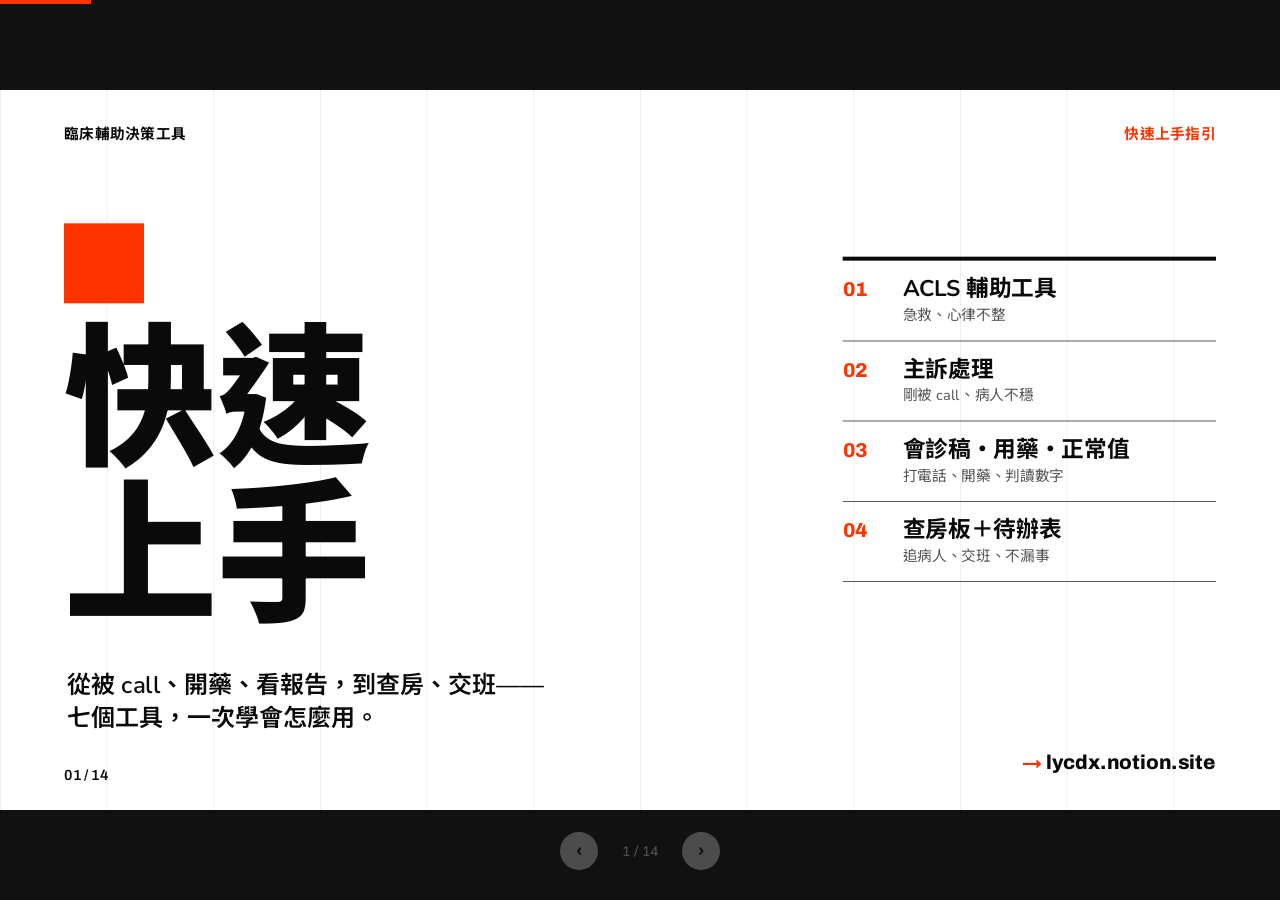
==== docs/guide/index.html @ f59367c1 "查房板總覽卡片、檢驗分血液尿液與累積報告、追蹤點立即進待辦、待辦依床號排列、admission note 跨裝置同步 - 查房板：單床頁先看總覽卡片，點卡片或分頁只看那一區；problem 收成一行 " ====
<!doctype html><html><head><meta charset=utf8><meta name=viewport content="width=device-width,initial-scale=1,viewport-fit=cover"><style>:root{color-scheme:light;box-sizing:border-box;padding-top:env(safe-area-inset-top,0px);padding-bottom:env(safe-area-inset-bottom,0px)}html{scroll-padding-top:env(safe-area-inset-top,0px)}body{margin:0;padding:0;font:14px -apple-system,BlinkMacSystemFont,sans-serif;background:#fff;color:#000}img{max-width:100%}[hidden]:not([hidden=until-found i]){display:none!important}</style></head><body>
<title>臨床輔助決策工具上手指引</title>
<link rel="preconnect" href="https://fonts.googleapis.com"><link rel="preconnect" href="https://fonts.gstatic.com" crossorigin>
<link href="https://fonts.googleapis.com/css2?family=Archivo:wght@500;700;800;900&family=Nunito:wght@400;600;700;800&family=Noto+Sans+TC:wght@400;500;700;900&family=JetBrains+Mono:wght@500;700&display=swap" rel="stylesheet">
<style>
/* ===========================================
   THEME — Swiss Modern：白底、純黑、紅 #ff3300；可見格線、不對稱
   改顏色或字型只要改這裡
   =========================================== */
:root{
  --stage-bg:#111; --slide-bg:#fff;
  --ink:#0a0a0a; --ink2:#4a4a4a; --ink3:#8a8a8a; --red:#ff3300; --red-soft:#fff0eb; --line:#0a0a0a; --hair:#e6e6e6; --grid:rgba(0,0,0,.06);
  --display:'Archivo','Noto Sans TC',sans-serif; --body:'Nunito','Noto Sans TC',sans-serif; --mono:'JetBrains Mono','Noto Sans TC',monospace;
  /* 工具辨識色（和工具本身一致） */
  --t-code:#C0262F; --t-pilot:#A35500; --t-consult:#2C5C8C; --t-meds:#0D6870; --t-labs:#5B4699; --t-rounds:#3F6B2E; --t-todo:#B4573A;
  --ease:cubic-bezier(.16,1,.3,1);
  color-scheme:light;
}
/* 單一淺色版面（Swiss 白底），刻意不做深色版；所有顏色都明確指定 */
body{background:var(--stage-bg);color:var(--ink)}
.deck-viewport{top:env(safe-area-inset-top,0px)!important;bottom:env(safe-area-inset-bottom,0px)!important}
* { margin:0; padding:0; box-sizing:border-box; }

/* ===========================================
   FIXED 16:9 STAGE: MANDATORY BASE STYLES
   Include this ENTIRE file in every presentation.
   Slides are authored at 1920×1080 and scaled as a whole.
   =========================================== */

/* 1. Lock the browser viewport */
html,
body {
    width: 100%;
    height: 100%;
    margin: 0;
    overflow: hidden;
    background: var(--stage-bg, #000);
}

/* 2. Full-window deck viewport */
.deck-viewport {
    position: fixed;
    inset: 0;
    overflow: hidden;
    background: var(--stage-bg, #000);
}

/* 3. Fixed 16:9 design canvas.
   JavaScript sets transform: translate(...) scale(...). */
.deck-stage {
    position: absolute;
    left: 0;
    top: 0;
    width: 1920px;
    height: 1080px;
    overflow: hidden;
    transform-origin: 0 0;
    background: var(--slide-bg, #fff);
}

/* 4. Slides stack inside the fixed stage.
   Content must be laid out at 1920×1080, not reflowed per device. */
.slide {
    position: absolute;
    inset: 0;
    width: 1920px;
    height: 1080px;
    overflow: hidden;
    display: block;
    visibility: hidden;
    opacity: 0;
    pointer-events: none;
    background: var(--slide-bg, #fff);
}

.slide.active,
.slide.visible {
    visibility: visible;
    opacity: 1;
    pointer-events: auto;
    z-index: 1;
}

/* 5. Keep media inside authored slide bounds */
img,
video,
canvas,
svg {
    max-width: 100%;
    max-height: 100%;
}

/* 6. Presentation chrome stays outside the slide design system */
.deck-controls {
    position: fixed;
    left: 50%;
    bottom: 22px;
    transform: translateX(-50%);
    z-index: 1000;
}

/* 7. Print one fixed-size slide per page */
@media print {
    html,
    body {
        width: 1920px;
        height: auto;
        overflow: visible;
        background: #fff;
    }

    .deck-viewport {
        position: static;
        overflow: visible;
        background: #fff;
    }

    .deck-stage {
        position: static;
        width: auto;
        height: auto;
        transform: none !important;
        background: none;
    }

    .slide {
        position: relative;
        display: block !important;
        visibility: visible !important;
        opacity: 1 !important;
        pointer-events: auto !important;
        width: 1920px;
        height: 1080px;
        break-after: page;
        page-break-after: always;
    }

    .slide:last-child {
        break-after: auto;
        page-break-after: auto;
    }

    .deck-controls {
        display: none !important;
    }
}

/* 8. Reduced motion */
@media (prefers-reduced-motion: reduce) {
    *,
    *::before,
    *::after {
        animation-duration: 0.01ms !important;
        transition-duration: 0.2s !important;
    }
}


/* ===========================================
   SLIDE FRAME — 格線、頂端列、頁碼
   =========================================== */
.s{font-family:var(--body);color:var(--ink);font-size:26px;line-height:1.5}
.s::before{content:"";position:absolute;inset:0;background-image:linear-gradient(to right,var(--grid) 1px,transparent 1px);background-size:160px 100%;pointer-events:none}
.top{position:absolute;left:96px;right:96px;top:56px;display:flex;justify-content:space-between;align-items:center;font:700 22px/1 var(--display);letter-spacing:.04em;z-index:2}
.top .sec{color:var(--red)}
.pn{position:absolute;left:96px;bottom:44px;font:600 22px var(--display);color:var(--ink);z-index:2}
.foot-url{position:absolute;right:96px;bottom:44px;font:800 22px var(--display);z-index:2}
.foot-url i{font-style:normal;color:var(--red)}

/* ===========================================
   CONTENT LAYOUT — 左欄標題、右欄內容
   =========================================== */
.hd{position:absolute;left:96px;top:150px;width:600px;z-index:2}
.hd .no{display:block;width:72px;height:72px;background:var(--red);color:#fff;font:900 34px/72px var(--display);text-align:center;margin-bottom:34px}
.hd h2{font:900 84px/1.12 var(--display);letter-spacing:0}
.hd .lead{margin-top:28px;font:600 30px/1.55 var(--body);color:var(--ink2)}
.hd .rule{width:120px;height:6px;background:var(--ink);margin-top:34px}
.bd{position:absolute;left:780px;right:96px;top:150px;bottom:120px;z-index:2}
.wide{position:absolute;left:96px;right:96px;top:150px;bottom:120px;z-index:2}

/* 步驟清單 */
.steps{list-style:none;counter-reset:st;border-top:6px solid var(--ink)}
.steps li{counter-increment:st;display:grid;grid-template-columns:76px 1fr;gap:0 10px;padding:20px 0;border-bottom:1.5px solid var(--ink);font:700 30px/1.4 var(--body)}
.steps li::before{content:counter(st,decimal-leading-zero);font:800 28px/1.5 var(--display);color:var(--red)}
.steps li small{grid-column:2;display:block;font:400 24px/1.5 var(--body);color:var(--ink2);margin-top:4px}
.steps.tight li{padding:18px 0;font-size:29px}
.steps.tight li small{font-size:24px}

/* 卡片格 */
.grid2{display:grid;grid-template-columns:1fr 1fr;gap:26px}
.card{border:1.5px solid var(--ink);padding:28px 30px;background:#fff}
.card h3{font:800 32px/1.3 var(--display);margin-bottom:14px;display:flex;align-items:center;gap:12px}
.card h3 .dot{width:16px;height:16px;flex:none;background:var(--red)}
.card p,.card li{font:400 25px/1.6 var(--body);color:var(--ink2)}
.card li+li{margin-top:6px}
.card ul{list-style:none}
.card li{padding-left:22px;position:relative}
.card li::before{content:"";position:absolute;left:0;top:.66em;width:10px;height:3px;background:var(--red)}
.card b{color:var(--ink)}

/* 提醒框 */
.tip{border-left:10px solid var(--red);background:var(--red-soft);padding:18px 24px;font:600 24px/1.5 var(--body)}
.tip b{color:var(--red)}
.note{font:400 21px/1.5 var(--body);color:var(--ink3)}

/* 標籤 */
.tag{display:inline-block;font:800 20px/1 var(--mono);padding:7px 10px;color:#fff;background:var(--c,var(--ink));min-width:64px;text-align:center}
.kbd{display:inline-block;font:700 21px/1 var(--body);border:1.5px solid var(--ink);padding:5px 10px;margin:0 2px;vertical-align:2px}
.mono{font-family:var(--mono)}
.red{color:var(--red)}

/* ===========================================
   SLIDE-SPECIFIC
   =========================================== */
/* 01 封面 */
.cover .redsq{position:absolute;left:96px;top:200px;width:120px;height:120px;background:var(--red)}
.cover .title{position:absolute;left:96px;top:350px;font:900 230px/1.02 var(--display)}
.cover .kick{position:absolute;left:100px;top:868px;font:600 36px/1.4 var(--body);max-width:900px}
.cover .list{position:absolute;right:96px;top:250px;width:560px;border-top:6px solid var(--ink);list-style:none}
.cover .list li{display:grid;grid-template-columns:90px 1fr;align-items:baseline;padding:22px 0;border-bottom:1.5px solid var(--ink);font:700 34px/1.2 var(--body)}
.cover .list li b{font:800 30px var(--display);color:var(--red)}
.cover .list li small{display:block;grid-column:2;font:400 22px/1.4 var(--body);color:#555;margin-top:4px}
.cover .url{position:absolute;right:96px;bottom:56px;font:800 30px var(--display)}
.cover .url i{font-style:normal;color:var(--red)}
.cover .pn{bottom:40px}

/* 02 網址大字 */
.bigurl{font:900 112px/1 var(--display);letter-spacing:-.01em;display:flex;align-items:center;gap:26px;margin-bottom:46px}
.bigurl::before{content:"→";color:var(--red)}
.addhome{display:grid;grid-template-columns:repeat(3,1fr);gap:18px;margin-top:30px}
.addhome .card{padding:20px 22px}
.addhome h3{font-size:26px}
.addhome p{font-size:21px}

/* 03 畫面導覽 — 電腦與手機示意 */
.mock{position:absolute;border:4px solid var(--ink);background:#EEF1F2}
.mock .bar{position:absolute;left:0;right:0;top:0;height:30px;background:var(--ink)}
.mock .bar::before{content:"";position:absolute;left:14px;top:11px;width:44px;height:8px;background:radial-gradient(circle,#ff5f57 3.5px,transparent 4px) 0 0/15px 8px repeat-x}
.desk{left:96px;top:300px;width:1020px;height:620px}
.desk .cards6{position:absolute;left:24px;right:24px;top:56px;height:84px;display:grid;grid-template-columns:repeat(6,1fr);gap:10px}
.desk .cards6 i{background:#fff;border-top:7px solid var(--c);border:1px solid #cfd6d9;border-top:7px solid var(--c)}
.desk .tabs6{position:absolute;left:24px;right:24px;top:56px;height:40px;display:grid;grid-template-columns:repeat(6,1fr);gap:8px}
.desk .tabs6 i{background:#fff;border:1px solid #cfd6d9}
.desk .tabs6 i:last-child{background:var(--ink)}
.desk .main{position:absolute;left:24px;top:112px;bottom:22px;width:600px;background:#fff;border:1px solid #cfd6d9}
.desk .main::before{content:"";position:absolute;left:24px;right:24px;top:24px;height:14px;background:repeating-linear-gradient(#e3e7e9 0 14px,transparent 14px 34px);bottom:24px}
.desk .side{position:absolute;right:24px;top:112px;bottom:22px;width:330px;background:#fff;border:1px solid #cfd6d9}
.desk .side::before{content:"";position:absolute;left:18px;right:18px;top:20px;bottom:20px;background:repeating-linear-gradient(#fff 0 8px,#f5e3da 8px 70px,#fff 70px 84px);border-left:6px solid var(--t-todo)}
.phone{left:1280px;top:250px;width:330px;height:680px;border-radius:46px;border-width:10px;overflow:hidden;background:#fff}
.phone .ptabs{position:absolute;left:0;right:0;top:44px;height:56px;display:grid;grid-template-columns:repeat(6,1fr);border-bottom:1px solid #cfd6d9}
.phone .ptabs i{border-bottom:5px solid transparent}
.phone .ptabs i:last-child{border-bottom-color:var(--t-rounds);background:#e3eedc}
.phone .pbody{position:absolute;left:18px;right:18px;top:120px;bottom:20px;background:repeating-linear-gradient(#eef1f2 0 70px,#fff 70px 86px)}
.phone .fab{position:absolute;right:20px;bottom:24px;width:64px;height:64px;border-radius:50%;background:var(--t-todo);box-shadow:0 6px 16px rgba(0,0,0,.25)}
.phone .fab::after{content:"3";position:absolute;right:-6px;top:-6px;width:28px;height:28px;border-radius:50%;background:var(--t-code);color:#fff;font:800 16px/28px var(--display);text-align:center;border:3px solid #fff}
.callout{position:absolute;display:flex;align-items:center;gap:12px;font:700 23px/1.35 var(--body);z-index:3}
.callout b{flex:none;width:40px;height:40px;background:var(--red);color:#fff;font:900 22px/40px var(--display);text-align:center}
.callout span{background:#fff;padding:4px 8px}

/* 04 依狀況選工具 */
.triage{width:100%;border-collapse:collapse;border-top:6px solid var(--ink)}
.triage td{padding:15px 14px;border-bottom:1.5px solid var(--ink);vertical-align:middle;font:400 24px/1.4 var(--body);color:var(--ink2)}
.triage td:first-child{width:110px;padding-left:0}
.triage td:nth-child(2){width:330px;font-weight:700;color:var(--ink)}
.triage td:nth-child(3){width:300px;font:800 28px/1.3 var(--display);color:var(--ink)}
.arrow-lab{position:absolute;right:0;top:-46px;font:700 21px var(--display);color:var(--ink3)}

/* 06 主訴處理六步驟 */
.six{display:grid;grid-template-columns:repeat(3,1fr);gap:16px;margin-top:22px}
.six div{border:1.5px solid var(--ink);padding:20px 22px;min-height:200px}
.six b{display:block;font:900 40px/1 var(--display);color:var(--red);margin-bottom:6px}
.six strong{display:block;font:800 29px/1.3 var(--display)}
.six p{font:400 23px/1.5 var(--body);color:var(--ink2);margin-top:6px}

/* 07 ISBAR */
.isbar{display:grid;grid-template-columns:repeat(5,1fr);gap:0;border-top:6px solid var(--ink);border-bottom:1.5px solid var(--ink)}
.isbar div{padding:26px 20px;border-right:1.5px solid var(--hair)}
.isbar div:last-child{border-right:0}
.isbar b{display:block;font:900 64px/1 var(--display);color:var(--red)}
.isbar strong{display:block;font:800 28px/1.35 var(--display);margin-top:12px}
.isbar p{font:400 23px/1.5 var(--body);color:var(--ink2);margin-top:8px}

/* 09 待辦表四級 */
.pr4{display:grid;grid-template-columns:repeat(4,1fr);gap:12px;margin:8px 0 24px}
.pr4 span{border:2px solid var(--c);color:var(--c);text-align:center;padding:12px 0;font:800 26px/1.2 var(--body);border-radius:999px}
.pr4 span small{display:block;font:500 18px var(--body);color:var(--ink2);margin-top:2px}

/* 11 交班範例 */
.code{background:#0f0f0f;color:#f2f2f2;font:500 20px/1.65 var(--mono);padding:22px 26px;white-space:pre-wrap}
.code .k{color:#ff7a59;font-weight:700}

/* 12 傳送流程 */
.flow{display:grid;grid-template-columns:1fr 150px 1fr;align-items:center;margin-bottom:30px}
.dev{border:4px solid var(--ink);padding:22px 26px;min-height:150px}
.dev h3{font:900 32px/1.2 var(--display);display:flex;align-items:center;gap:12px}
.dev p{font:400 22px/1.5 var(--body);color:var(--ink2);margin-top:8px}
.qrmid{display:flex;flex-direction:column;align-items:center;gap:8px;font:800 22px var(--display)}
.qrmid i{width:86px;height:86px;background:
  conic-gradient(from 90deg at 30% 30%,#000 25%,transparent 0) 0 0/28px 28px,
  linear-gradient(#000,#000) 6px 6px/24px 24px no-repeat,
  linear-gradient(#000,#000) 56px 6px/24px 24px no-repeat,
  linear-gradient(#000,#000) 6px 56px/24px 24px no-repeat;border:4px solid #000;outline:4px solid #fff}
.qrmid i+span{color:var(--red);font-size:40px;line-height:1}

/* 14 小抄 */
.cheat{display:grid;grid-template-columns:repeat(3,1fr);gap:22px}
.cheat .card{border-width:2px;padding:26px 28px;min-height:330px}
.cheat .when{font:900 40px/1.15 var(--display);margin-bottom:16px}
.cheat ol{list-style:none;counter-reset:c}
.cheat li{counter-increment:c;font:600 24px/1.5 var(--body);color:var(--ink);padding:8px 0 8px 46px;position:relative;border-top:1.5px solid var(--hair)}
.cheat li::before{content:counter(c);position:absolute;left:0;top:8px;width:32px;height:32px;background:var(--red);color:#fff;font:900 20px/32px var(--display);text-align:center}
.end-url{position:absolute;left:96px;bottom:110px;font:900 96px/1 var(--display);display:flex;gap:24px;align-items:center}
.end-url::before{content:"→";color:var(--red)}
.end-by{position:absolute;right:96px;bottom:124px;font:600 24px var(--body);color:var(--ink2);text-align:right}

/* ===========================================
   ANIMATIONS — 進入該頁時依序出現
   =========================================== */
.r{opacity:0;transform:translateY(26px);transition:opacity .7s var(--ease),transform .7s var(--ease)}
.slide.visible .r{opacity:1;transform:none}
.slide.visible .d1{transition-delay:.08s}.slide.visible .d2{transition-delay:.18s}.slide.visible .d3{transition-delay:.28s}.slide.visible .d4{transition-delay:.38s}.slide.visible .d5{transition-delay:.48s}
.redsq.r,.hd .no.r{transform:scaleX(0);transform-origin:left}
.slide.visible .redsq,.slide.visible .hd .no{transform:none}
@media (prefers-reduced-motion:reduce){.r{transition:none!important;opacity:1!important;transform:none!important}}

/* ===========================================
   DECK CHROME — 舞台外的控制（不屬於投影片）
   =========================================== */
.progress{position:fixed;left:0;top:0;height:4px;background:var(--red);z-index:1001;transition:width .4s var(--ease)}
.deck-controls{display:flex;gap:10px;align-items:center;background:rgba(20,20,20,.82);padding:8px 10px;border-radius:999px;color:#fff;font:600 14px var(--body);opacity:.25;transition:opacity .25s}
.deck-controls:hover,.deck-controls:focus-within{opacity:1}
.deck-controls button{width:38px;height:38px;border-radius:50%;border:0;background:#fff;color:#111;font:800 18px var(--display);cursor:pointer}
.deck-controls span{min-width:64px;text-align:center}
.rotate-hint{position:fixed;left:50%;top:18px;transform:translateX(-50%);z-index:1002;background:#fff;color:#111;font:700 14px var(--body);padding:8px 14px;border-radius:999px;display:none}
@media (orientation:portrait) and (max-width:700px){.rotate-hint{display:block}}
.edit-badge{position:fixed;left:12px;top:12px;z-index:1003;background:var(--red);color:#fff;font:700 13px var(--body);padding:6px 10px;border-radius:6px;display:none}
body.editing .edit-badge{display:block}
body.editing [contenteditable=true]{outline:2px dashed rgba(255,51,0,.5);outline-offset:4px}
.edit-hot{position:fixed;left:0;top:0;width:60px;height:60px;z-index:1002}
.edit-hot:hover+.edit-tip{opacity:1}
.edit-tip{position:fixed;left:12px;top:12px;z-index:1003;background:#fff;color:#111;font:600 13px var(--body);padding:6px 10px;border-radius:6px;opacity:0;pointer-events:none;transition:opacity .2s}
</style>
<div class="progress" id="progress"></div>
<div class="rotate-hint">把手機橫放看得更清楚</div>

<div class="deck-viewport">
<main class="deck-stage" id="deckStage">

<!-- ============ 01 封面 ============ -->
<section class="slide s cover active">
  <div class="top r"><span>臨床輔助決策工具</span><span class="sec">快速上手指引</span></div>
  <div class="redsq r"></div>
  <h1 class="title r d1">快速<br>上手</h1>
  <p class="kick r d3">從被 call、開藥、看報告，到查房、交班——<br>七個工具，一次學會怎麼用。</p>
  <ol class="list r d2">
    <li><b>01</b>ACLS 輔助工具<small>急救、心律不整</small></li>
    <li><b>02</b>主訴處理<small>剛被 call、病人不穩</small></li>
    <li><b>03</b>會診稿・用藥・正常值<small>打電話、開藥、判讀數字</small></li>
    <li><b>04</b>查房板＋待辦表<small>追病人、交班、不漏事</small></li>
  </ol>
  <div class="pn r"></div>
  <div class="url r d4"><i>→</i> lycdx.notion.site</div>
</section>

<!-- ============ 02 怎麼打開 ============ -->
<section class="slide s">
  <div class="top r"><span>臨床輔助決策工具</span><span class="sec">開始</span></div>
  <div class="hd">
    <span class="no r">02</span>
    <h2 class="r d1">先打開它</h2>
    <p class="lead r d2">只要記一個網址。手機、電腦都能開，不用安裝。</p>
    <div class="rule r d3"></div>
  </div>
  <div class="bd">
    <div class="bigurl r d1">lycdx.notion.site</div>
    <ol class="steps tight r d2">
      <li>用手機或電腦的瀏覽器打開 lycdx.notion.site</li>
      <li>點頁面上的「👉 打開臨床輔助決策工具」</li>
      <li>把它放到手邊<small>下面三種方式擇一，之後一點就開</small></li>
    </ol>
    <div class="addhome r d3">
      <div class="card"><h3><span class="dot"></span>iPhone</h3><p>Safari →「分享」→「加入主畫面」</p></div>
      <div class="card"><h3><span class="dot"></span>Android</h3><p>Chrome → 右上「⋮」→「加到主畫面」</p></div>
      <div class="card"><h3><span class="dot"></span>電腦</h3><p>加入書籤；院內電腦用完記得關掉分頁</p></div>
    </div>
  </div>
  <div class="pn r"></div><div class="foot-url r"><i>→</i> lycdx.notion.site</div>
</section>

<!-- ============ 03 畫面導覽 ============ -->
<section class="slide s">
  <div class="top r"><span>臨床輔助決策工具</span><span class="sec">畫面導覽</span></div>
  <div style="position:absolute;left:96px;top:150px;z-index:2">
    <h2 class="r" style="font:900 72px/1.1 var(--display)">一個畫面，七個工具</h2>
    <p class="r d1" style="font:600 28px/1.5 var(--body);color:var(--ink2);margin-top:12px">電腦：左邊放工具、右邊待辦表常駐。手機：上方分頁，左右滑切換。</p>
  </div>
  <div class="mock desk r d2">
    <div class="bar"></div>
    <div class="tabs6"><i style="border-top:4px solid var(--t-code)"></i><i style="border-top:4px solid var(--t-pilot)"></i><i style="border-top:4px solid var(--t-consult)"></i><i style="border-top:4px solid var(--t-meds)"></i><i style="border-top:4px solid var(--t-labs)"></i><i style="border-top:4px solid var(--t-rounds)"></i></div>
    <div class="main"></div><div class="side"></div>
  </div>
  <div class="callout r d3" style="left:150px;top:312px"><b>1</b><span>上方分頁：工具名＋什麼狀況用，由左到右越不急</span></div>
  <div class="callout r d3" style="left:150px;top:610px"><b>2</b><span>工作區：目前打開的工具</span></div>
  <div class="callout r d3" style="left:760px;top:940px"><b>3</b><span>待辦表：永遠在右邊，倒數到了會響</span></div>
  <div class="mock phone r d4"><div class="ptabs"><i></i><i></i><i></i><i></i><i></i><i></i></div><div class="pbody"></div><div class="fab"></div></div>
  <div class="callout r d5" style="left:1250px;top:196px"><b>4</b><span>上方分頁，左右滑切換</span></div>
  <div class="callout r d5" style="left:1360px;top:928px"><b>5</b><span>右下圓鈕＝待辦<br>紅色數字＝已到時</span></div>
  <div class="pn r"></div><div class="foot-url r"><i>→</i> lycdx.notion.site</div>
</section>

<!-- ============ 04 依狀況選工具 ============ -->
<section class="slide s">
  <div class="top r"><span>臨床輔助決策工具</span><span class="sec">選工具</span></div>
  <div class="hd" style="width:520px">
    <span class="no r">04</span>
    <h2 class="r d1">先看狀況，<br>再選工具</h2>
    <p class="lead r d2">工具照緊急程度排好了。<br>不確定用哪個，就看這張表。</p>
    <div class="rule r d3"></div>
  </div>
  <div class="bd" style="left:700px">
    <div class="arrow-lab r">由上到下越不急 ↓</div>
    <table class="triage r d1">
      <tr><td><span class="tag" style="--c:var(--t-code)">P0</span></td><td>急救、心律不整</td><td>ACLS 輔助工具</td><td>計時、流程、可逆原因</td></tr>
      <tr><td><span class="tag" style="--c:var(--t-pilot)">P1</span></td><td>剛被 call、病人不穩</td><td>主訴處理</td><td>叫人時機、問診、鑑別、醫囑、note</td></tr>
      <tr><td><span class="tag" style="--c:var(--t-consult)">P2</span></td><td>要打電話找人會診</td><td>會診電話稿</td><td>ISBAR 填空，照稿唸</td></tr>
      <tr><td><span class="tag" style="--c:var(--t-meds)">P3</span></td><td>病人穩定、要開藥</td><td>值班用藥速查</td><td>依病人狀態標首選／慎用／禁用</td></tr>
      <tr><td><span class="tag" style="--c:var(--t-labs)">P3</span></td><td>報告回來、要判讀</td><td>檢驗正常值</td><td>正常值、警覺值、腎功能計算</td></tr>
      <tr><td><span class="tag" style="--c:var(--t-rounds)">日常</span></td><td>查房、追病人、交班</td><td>查房板</td><td>每床 problem、清單、交班</td></tr>
      <tr><td><span class="tag" style="--c:var(--t-todo)">常駐</span></td><td>每一件要做的事</td><td>待辦表</td><td>倒數提醒，不漏事</td></tr>
    </table>
  </div>
  <div class="pn r"></div><div class="foot-url r"><i>→</i> lycdx.notion.site</div>
</section>

<!-- ============ 05 ACLS ============ -->
<section class="slide s">
  <div class="top r"><span>臨床輔助決策工具</span><span class="sec">P0・急救</span></div>
  <div class="hd">
    <span class="no r" style="background:var(--t-code)">P0</span>
    <h2 class="r d1">ACLS<br>輔助工具</h2>
    <p class="lead r d2">急救現場用的計時、鑑別與速查。內容依 2025 AHA 指引整理。</p>
    <div class="rule r d3"></div>
  </div>
  <div class="bd">
    <div class="grid2 r d1">
      <div class="card"><h3><span class="dot"></span>Code 計時器</h3><ul><li>壓胸節拍 <b>110/min</b>，可開聲音</li><li>每個處置自動記時間，<b>最新在上</b></li><li>切到別的工具，<b>計時器照樣在跑</b></li></ul></div>
      <div class="card"><h3><span class="dot"></span>流程</h3><ul><li>心跳停止（可電擊／不可電擊）</li><li>心搏過緩、心搏過速</li><li>ROSC 後照護</li></ul></div>
      <div class="card"><h3><span class="dot"></span>H's &amp; T's</h3><ul><li>點出看到的線索</li><li>依情境與概似比，算出<b>各可逆原因的機率</b></li></ul></div>
      <div class="card"><h3><span class="dot"></span>速查與複習</h3><ul><li>藥物速查、自我測驗</li><li>「2025 改了什麼」，新內容標紫色 <b>NEW</b></li></ul></div>
    </div>
    <div class="tip r d3" style="margin-top:26px">急救時以團隊和 code leader 為準。工具是幫你<b>記時間、不漏步驟</b>，不是代替判斷。</div>
  </div>
  <div class="pn r"></div><div class="foot-url r"><i>→</i> lycdx.notion.site</div>
</section>

<!-- ============ 06 主訴處理 ============ -->
<section class="slide s">
  <div class="top r"><span>臨床輔助決策工具</span><span class="sec">P1・被 call</span></div>
  <div class="hd" style="width:560px">
    <span class="no r" style="background:var(--t-pilot)">P1</span>
    <h2 class="r d1">主訴處理</h2>
    <p class="lead r d2">在首頁輸入主訴（發燒、掉血壓、解黑便…）按 Enter，跟著六個步驟走，<b>note 同步寫好</b>。</p>
    <div class="rule r d3"></div>
    <p class="note r d3" style="margin-top:26px">上方填「護理師說」和生命徵象：<br>橘色＝異常、紅色＝危急；qSOFA ≥ 2 會變紅。</p>
  </div>
  <div class="bd" style="left:740px">
    <div class="six r d1">
      <div><b>0</b><strong>安全優先</strong><p>紅框＝立即叫學長姊／主治的條件，加上前 5 分鐘清單</p></div>
      <div><b>1</b><strong>問診</strong><p>點「有 +」「沒有 −」，自動寫成 (+)／(−)</p></div>
      <div><b>2</b><strong>理學檢查</strong><p>點正常或異常的細項，同時寫進 note 和機率計算</p></div>
      <div><b>3</b><strong>鑑別診斷</strong><p>貝氏驗後機率，看「為什麼較可能」和還沒問的關鍵題</p></div>
      <div><b>4</b><strong>醫囑</strong><p>勾選加進 Plan；先看過敏、腎肝功能、懷孕、抗凝提醒</p></div>
      <div><b>5</b><strong>Note</strong><p>寫 Assessment 第一行，複製 note 貼回 EMR</p></div>
    </div>
    <div class="tip r d3" style="margin-top:22px">收尾：沒做完的醫囑<b>送到待辦表</b>，再按「結束這個 call」。同時好幾個 call，就回首頁開新的。</div>
    <p class="note r d4" style="margin-top:14px"><b style="color:var(--ink)">接新病人</b>：手機問診寫的 admission note 會<b style="color:var(--ink)">同步到電腦</b>（右上角「已同步」時）。電腦打開主訴處理 →「撰寫中」按繼續 → 複製貼回 EMR。</p>
  </div>
  <div class="pn r"></div><div class="foot-url r"><i>→</i> lycdx.notion.site</div>
</section>

<!-- ============ 07 會診電話稿 ============ -->
<section class="slide s">
  <div class="top r"><span>臨床輔助決策工具</span><span class="sec">P2・打電話</span></div>
  <div style="position:absolute;left:96px;right:96px;top:150px;z-index:2;display:flex;align-items:flex-end;gap:40px">
    <span class="r" style="flex:none;width:72px;height:72px;background:var(--t-consult);color:#fff;font:900 34px/72px var(--display);text-align:center">P2</span>
    <div><h2 class="r d1" style="font:900 84px/1.05 var(--display)">會診電話稿</h2></div>
    <p class="r d2" style="font:600 30px/1.5 var(--body);color:var(--ink2);padding-bottom:8px">撥號前 30 秒：填空、看檢核，然後照稿唸。</p>
  </div>
  <div class="wide" style="top:330px">
    <div class="isbar r d2">
      <div><b>I</b><strong>你是誰、打給誰</strong><p>名字、身份、單位、床號、會診科別</p></div>
      <div><b>S</b><strong>一句話講問題</strong><p>判斷放前面：你擔心的診斷，穩定或不穩定</p></div>
      <div><b>B</b><strong>相關病史</strong><p>和這次問題有關的就好</p></div>
      <div><b>A</b><strong>生命徵象與發現</strong><p>HR、BP、RR、SpO₂、BT、意識，關鍵檢查結果</p></div>
      <div><b>R</b><strong>你要對方做什麼</strong><p>現在下來看、評估手術、電話建議、轉 ICU、書面會診</p></div>
    </div>
    <ol class="steps tight r d3" style="margin-top:34px;border-top:0;display:grid;grid-template-columns:repeat(3,1fr);gap:0 30px">
      <li style="border-top:1.5px solid var(--ink)">看「撥號前檢核」<small>漏了什麼會提醒你</small></li>
      <li style="border-top:1.5px solid var(--ink)">開「唸稿模式」照著唸<small>或「複製稿子」</small></li>
      <li style="border-top:1.5px solid var(--ink)">「加入待辦：等回電」<small>回電前不會忘記</small></li>
    </ol>
    <p class="note r d4" style="margin-top:18px">第一次用可以先按「看範例」，看一份填好的稿子長什麼樣。</p>
  </div>
  <div class="pn r"></div><div class="foot-url r"><i>→</i> lycdx.notion.site</div>
</section>

<!-- ============ 08 用藥速查＋正常值 ============ -->
<section class="slide s">
  <div class="top r"><span>臨床輔助決策工具</span><span class="sec">P3・開藥與看報告</span></div>
  <div class="wide" style="top:150px">
    <div class="grid2" style="gap:40px">
      <div class="r d1">
        <div style="display:flex;align-items:center;gap:20px;margin-bottom:24px"><span class="tag" style="--c:var(--t-meds);font-size:24px;padding:10px 14px">P3</span><h2 style="font:900 64px/1.1 var(--display)">值班用藥速查</h2></div>
        <ol class="steps tight">
          <li>先選病人狀態<small>腎功能、高齡、懷孕、兒童…可複選</small></li>
          <li>整份工具即時標示<small><b class="red">首選／慎用／禁用</b>，並重新排序</small></li>
          <li>看不懂的縮寫開「辭典」<small>要開的藥可以匯入待辦</small></li>
        </ol>
        <div class="tip" style="margin-top:22px">劑量皆為成人劑量，<b>開立前再核對</b>院內處方集。</div>
      </div>
      <div class="r d2">
        <div style="display:flex;align-items:center;gap:20px;margin-bottom:24px"><span class="tag" style="--c:var(--t-labs);font-size:24px;padding:10px 14px">P3</span><h2 style="font:900 64px/1.1 var(--display)">檢驗正常值</h2></div>
        <ol class="steps tight">
          <li>一眼口訣<small>魚骨圖寫法：Chem-7、CBC、ABG</small></li>
          <li>正常值＋值班警覺值<small>哪些數字要立刻處理</small></li>
          <li>腎功能計算<small>CrCl（Cockcroft-Gault）、eGFR（CKD-EPI 2021）、AKI 判斷</small></li>
        </ol>
        <div class="tip" style="margin-top:22px">各院參考範圍不同，<b>以檢驗報告為準</b>。</div>
      </div>
    </div>
  </div>
  <div class="pn r"></div><div class="foot-url r"><i>→</i> lycdx.notion.site</div>
</section>

<!-- ============ 09 待辦表 ============ -->
<section class="slide s">
  <div class="top r"><span>臨床輔助決策工具</span><span class="sec">常駐・待辦表</span></div>
  <div class="hd">
    <span class="no r" style="background:var(--t-todo)">✓</span>
    <h2 class="r d1">待辦表</h2>
    <p class="lead r d2">所有工具的「之後要做」都匯到這裡，依緊急度和時間自動排序。</p>
    <div class="rule r d3"></div>
    <div class="tip r d3" style="margin-top:34px">先按 <b>🔔 提醒音</b> 打開。<br>頁面要開著，倒數到了才會響。</div>
  </div>
  <div class="bd">
    <ol class="steps tight r d1">
      <li>輸入床號和內容<small>例：18｜f/u K</small></li>
      <li>選緊急程度</li>
    </ol>
    <div class="pr4 r d2">
      <span style="--c:var(--t-code)">立即<small>馬上做</small></span>
      <span style="--c:#C27416">緊急<small>5–30 分倒數</small></span>
      <span style="--c:#4F6B8A">待辦<small>幾小時、明天</small></span>
      <span style="--c:#8A867B">有空<small>不計時</small></span>
    </div>
    <div class="grid2 r d3">
      <div class="card"><h3><span class="dot"></span>每張卡片</h3><ul><li>完成、+10 分、升級、刪除</li><li>點開有<b>子項目</b>，可以再加</li><li>到時間會閃爍</li></ul></div>
      <div class="card"><h3><span class="dot"></span>其他功能</h3><ul><li>排列：<b>依緊急程度</b>或<b>依床號</b>（同一床排在一起）</li><li>可設<b>重複</b>（例：每小時 finger sugar）</li><li>螢幕常亮、「產生交班文字」</li></ul></div>
    </div>
  </div>
  <div class="pn r"></div><div class="foot-url r"><i>→</i> lycdx.notion.site</div>
</section>

<!-- ============ 10 查房板① ============ -->
<section class="slide s">
  <div class="top r"><span>臨床輔助決策工具</span><span class="sec">日常・查房板 1/3</span></div>
  <div class="hd" style="width:540px">
    <span class="no r" style="background:var(--t-rounds)">10</span>
    <h2 class="r d1">查房板：<br>每床一張卡</h2>
    <p class="lead r d2">取代印出來、抄滿字的病人清單。新增病人只寫<b>床號＋代號</b>，不寫全名、病歷號。</p>
    <div class="rule r d3"></div>
  </div>
  <div class="bd" style="left:720px">
    <div class="grid2 r d1" style="gap:18px">
      <div class="card"><h3><span class="dot"></span>Problem list</h3><ul><li>選範本會帶入<b>建議的追蹤點</b></li><li>每個 problem 都要有追蹤點，<b>沒有會標紅</b></li><li>有日期的追蹤點<b>一新增就進待辦</b>，那天早上 8 點提醒</li></ul></div>
      <div class="card"><h3><span class="dot"></span>每日清單 10 項</h3><ul><li>管路、抗生素、DVT 預防、營養…</li><li>每項點 ✓ 或 !</li><li>不會看就點<b>「怎麼看」</b></li></ul></div>
      <div class="card"><h3><span class="dot"></span>抗生素與管路</h3><ul><li>自動算 <b>D 幾</b></li><li>自動排待辦：<b>D3 看培養</b>、停藥前確認</li></ul></div>
      <div class="card"><h3><span class="dot"></span>等待中結果</h3><ul><li>培養、影像、會診、病理</li><li>逾期標紅；結果回來，<b>帶回對應的 problem</b></li></ul></div>
    </div>
    <p class="note r d3" style="margin-top:18px">點進病人先看<b style="color:var(--ink)">總覽卡片</b>（DNR、problem、異常值、等結果…），點卡片或上方分頁只看那一區；problem 收成一行，點開才編輯。<br>範本和清單內容是建議，請和學長確認。</p>
  </div>
  <div class="pn r"></div><div class="foot-url r"><i>→</i> lycdx.notion.site</div>
</section>

<!-- ============ 11 查房板② 逐床跑與交班 ============ -->
<section class="slide s">
  <div class="top r"><span>臨床輔助決策工具</span><span class="sec">日常・查房板 2/3</span></div>
  <div class="wide">
    <div class="grid2" style="gap:56px">
      <div>
        <h2 class="r" style="font:900 72px/1.1 var(--display);margin-bottom:12px">逐床跑</h2>
        <p class="r d1" style="font:600 26px/1.5 var(--body);color:var(--ink2);margin-bottom:22px">查房前按「逐床跑」，每床依序過一遍，不漏床。</p>
        <ol class="steps tight r d2">
          <li>新異常值<small>紅字異常，「前 x ↑」是比前一次高</small></li>
          <li>Problem 狀態<small>新／改善／持平／惡化／已解決</small></li>
          <li>每日清單</li>
          <li>等待中結果</li>
          <li>主治交代 → 待辦<small>按「這床完成 → 下一床」；上方顯示今天已過幾床</small></li>
        </ol>
      </div>
      <div>
        <h2 class="r d1" style="font:900 72px/1.1 var(--display);margin-bottom:12px">產生交班</h2>
        <p class="r d2" style="font:600 26px/1.5 var(--body);color:var(--ink2);margin-bottom:22px">按「交班」→ 選格式和床 → 先改再複製。</p>
        <div class="code r d3"><span class="k">【18床 W】</span> DNR 全簽
<span class="k">I：</span>18床 W，CAP with sepsis
<span class="k">S：</span>肺炎（改善）
<span class="k">B：</span>DM；抗生素 Ceftriaxone D3/7；管路 Foley D3
<span class="k">A：</span>異常 K 2.9↓（前 3.2）、WBC 13.1↑
<span class="k">R：</span>待辦 明早抽 BCS；等結果 BCx ×2（11/12）</div>
        <p class="note r d4" style="margin-top:14px">也可以選「口頭報告」：按 problem 逐一講，可以照著唸。<br>R 只列 24 小時內的待辦、等待中結果和交班重點。</p>
      </div>
    </div>
  </div>
  <div class="pn r"></div><div class="foot-url r"><i>→</i> lycdx.notion.site</div>
</section>

<!-- ============ 12 匯入與傳送 ============ -->
<section class="slide s">
  <div class="top r"><span>臨床輔助決策工具</span><span class="sec">日常・查房板 3/3</span></div>
  <div style="position:absolute;left:96px;top:150px;z-index:2">
    <h2 class="r" style="font:900 72px/1.1 var(--display)">從院內電腦，帶到手機</h2>
    <p class="r d1" style="font:600 28px/1.5 var(--body);color:var(--ink2);margin-top:10px">不經過 LINE、Email 或雲端：電腦產生 QR，手機拍下來。</p>
  </div>
  <div class="wide" style="top:350px">
    <div class="flow r d2">
      <div class="dev"><h3>💻 院內電腦</h3><p>打開同一個網址 → 查房板 → 「匯入」或單床頁的「📱 整床傳到手機」</p></div>
      <div class="qrmid"><i></i><span>→</span></div>
      <div class="dev"><h3>📱 你的手機</h3><p>查房板 → 「匯入」→ 「📷 掃 QR」，每張拍一次</p></div>
    </div>
    <div class="grid2 r d3" style="gap:22px">
      <div class="card"><h3><span class="dot"></span>只傳檢驗值</h3><ul><li>貼上 HIS 複製的文字（<b>最準</b>），或 Ctrl+V 截圖，在本機辨識</li><li>檢體：<b>血液／尿液</b>分開存；認錯了按「改尿／改血」</li><li><b>累積報告</b>（好幾天並排）一次貼上，自動分天存</li><li>核對數值：紅字＝異常，<b>⚠ 會提醒可能少了小數點</b></li><li>點檢驗值看<b>全部紀錄和趨勢圖</b></li></ul></div>
      <div class="card"><h3><span class="dot"></span>整床傳過去</h3><ul><li>在電腦把一床打好，按「📱 整床傳到手機」</li><li>通常 1–3 張 QR；手機已有這床可選<b>合併或取代</b></li><li>傳完在電腦按<b>「手機收到了，刪除這床」</b></li></ul></div>
    </div>
  </div>
  <div class="pn r"></div><div class="foot-url r"><i>→</i> lycdx.notion.site</div>
</section>

<!-- ============ 13 資料與隱私 ============ -->
<section class="slide s">
  <div class="top r"><span>臨床輔助決策工具</span><span class="sec">資料與隱私</span></div>
  <div class="hd">
    <span class="no r">13</span>
    <h2 class="r d1">資料在哪裡？</h2>
    <p class="lead r d2"><b>工具擁有者</b>登入 claude.ai 打開：自動同步到<b>自己的私人雲端</b>，只有本人看得到。<br><b>其他人</b>用連結打開：只存在<b>這台裝置的瀏覽器</b>，不上傳。</p>
    <div class="rule r d3"></div>
    <div class="tip r d3" style="margin-top:28px">只寫<b>床號和代號</b>，<br>不寫全名、病歷號。</div>
  </div>
  <div class="bd">
    <ol class="steps r d1">
      <li>看右上角<small>「已同步」＝已存到雲端，滑掉 App、換手機都還在；「僅本機」＝只在這台裝置，滑掉主畫面 App 或清快取就可能不見</small></li>
      <li>記得存檔<small>查房板「⋯ → 存檔」：內容複製到剪貼簿，貼到手機備忘錄。「僅本機」一定要存；有雲端也建議交班前存一份。超過 24 小時沒存，頂端會變紅提醒</small></li>
      <li>還原<small>「⋯ → 貼上存檔內容還原」；另有自動快照（每 10 分鐘、保留 3 天）</small></li>
      <li>病人出院<small>單床頁最下面「出院／移除這床」</small></li>
      <li>換科輪調<small>「⋯ → 全部清空」，要輸入「清空」才會刪；有雲端同步的話，雲端那份也會一起清掉</small></li>
    </ol>
    <p class="note r d3" style="margin-top:22px">本工具僅供學習與臨床輔助參考，不取代臨床判斷、院內規範與主治醫師指示。</p>
  </div>
  <div class="pn r"></div><div class="foot-url r"><i>→</i> lycdx.notion.site</div>
</section>

<!-- ============ 14 小抄 ============ -->
<section class="slide s">
  <div class="top r"><span>臨床輔助決策工具</span><span class="sec">一頁小抄</span></div>
  <div style="position:absolute;left:96px;top:150px;z-index:2"><h2 class="r" style="font:900 72px/1.1 var(--display)">三個時刻，照這樣用</h2></div>
  <div class="wide" style="top:280px;bottom:260px">
    <div class="cheat">
      <div class="card r d1"><div class="when">被 call</div><ol><li>主訴處理，輸入主訴</li><li>紅框出現 → 直接叫人</li><li>沒做完的送到待辦</li></ol></div>
      <div class="card r d2"><div class="when">查房前</div><ol><li>院內電腦匯入檢驗，掃 QR</li><li>按「逐床跑」</li><li>主治交代 → 待辦</li></ol></div>
      <div class="card r d3"><div class="when">交班前</div><ol><li>查房板「交班」</li><li>待辦表「產生交班文字」</li><li>查房板「⋯ → 存檔」</li></ol></div>
    </div>
  </div>
  <div class="end-url r d4">lycdx.notion.site</div>
  <div class="end-by r d5">點「打開臨床輔助決策工具」<br>by 劉宇哲</div>
  <div class="pn r"></div>
</section>

</main>
</div>

<nav class="deck-controls" aria-label="簡報控制"><button id="prevBtn" aria-label="上一頁">‹</button><span id="counter">1 / 14</span><button id="nextBtn" aria-label="下一頁">›</button></nav>

<script>
/* ===========================================
   SLIDE PRESENTATION CONTROLLER
   鍵盤（← → 空白鍵 PageUp/Down Home End）、滑鼠滾輪、手機左右滑、下方按鈕
   =========================================== */
class SlidePresentation {
  constructor() {
    this.slides = [...document.querySelectorAll('.slide')];
    this.stage = document.getElementById('deckStage');
    this.cur = 0; this.lock = 0;
    const total = this.slides.length;
    this.slides.forEach((s, i) => s.querySelectorAll('.pn').forEach(p => p.textContent = `${String(i + 1).padStart(2, '0')} / ${total}`));
    this.setupStageScale(); this.setupKeyboardNav(); this.setupWheel(); this.setupTouchNav();
    document.getElementById('prevBtn').onclick = () => this.go(this.cur - 1);
    document.getElementById('nextBtn').onclick = () => this.go(this.cur + 1);
    const h = parseInt(location.hash.slice(1), 10);
    this.show(h >= 1 && h <= total ? h - 1 : 0);
  }
  setupStageScale() {
    const scale = () => {
      const vp = this.stage.parentElement, W = vp.clientWidth || innerWidth, H = vp.clientHeight || innerHeight;
      const k = Math.min(W / 1920, H / 1080);
      this.stage.style.transform = `translate(${(W - 1920 * k) / 2}px, ${(H - 1080 * k) / 2}px) scale(${k})`;
    };
    scale(); addEventListener('resize', scale);
  }
  setupKeyboardNav() {
    document.addEventListener('keydown', e => {
      if (document.body.classList.contains('editing')) return;
      if (['ArrowRight', 'ArrowDown', 'PageDown', ' '].includes(e.key)) { e.preventDefault(); this.go(this.cur + 1); }
      else if (['ArrowLeft', 'ArrowUp', 'PageUp'].includes(e.key)) { e.preventDefault(); this.go(this.cur - 1); }
      else if (e.key === 'Home') this.go(0);
      else if (e.key === 'End') this.go(this.slides.length - 1);
    });
  }
  setupWheel() {
    addEventListener('wheel', e => {
      if (document.body.classList.contains('editing') || Date.now() < this.lock || Math.abs(e.deltaY) < 24) return;
      this.lock = Date.now() + 650; this.go(this.cur + (e.deltaY > 0 ? 1 : -1));
    }, { passive: true });
  }
  setupTouchNav() {
    let x0 = null, y0 = null;
    addEventListener('touchstart', e => { x0 = e.touches[0].clientX; y0 = e.touches[0].clientY; }, { passive: true });
    addEventListener('touchend', e => {
      if (x0 == null || document.body.classList.contains('editing')) return;
      const dx = e.changedTouches[0].clientX - x0, dy = e.changedTouches[0].clientY - y0;
      if (Math.abs(dx) > 40 && Math.abs(dx) > Math.abs(dy)) this.go(this.cur + (dx < 0 ? 1 : -1));
      else if (Math.abs(dx) < 10 && Math.abs(dy) < 10 && !e.target.closest('.deck-controls')) this.go(this.cur + (e.changedTouches[0].clientX > innerWidth / 2 ? 1 : -1));
      x0 = null;
    }, { passive: true });
  }
  go(i) { if (i >= 0 && i < this.slides.length && i !== this.cur) this.show(i); }
  show(i) {
    this.cur = i;
    this.slides.forEach((s, k) => { s.classList.toggle('active', k === i); s.classList.remove('visible'); });
    // 下一個畫格加上 visible 觸發淡入；畫格不更新時（背景分頁等）用計時器備援，內容一定會出現
    const on = () => { if (this.cur === i) this.slides[i].classList.add('visible'); };
    requestAnimationFrame(() => requestAnimationFrame(on)); setTimeout(on, 80);
    document.getElementById('counter').textContent = `${i + 1} / ${this.slides.length}`;
    document.getElementById('progress').style.width = `${((i + 1) / this.slides.length) * 100}%`;
    history.replaceState(null, '', '#' + (i + 1));
  }
}
const deck = new SlidePresentation();

</script>

</body></html>
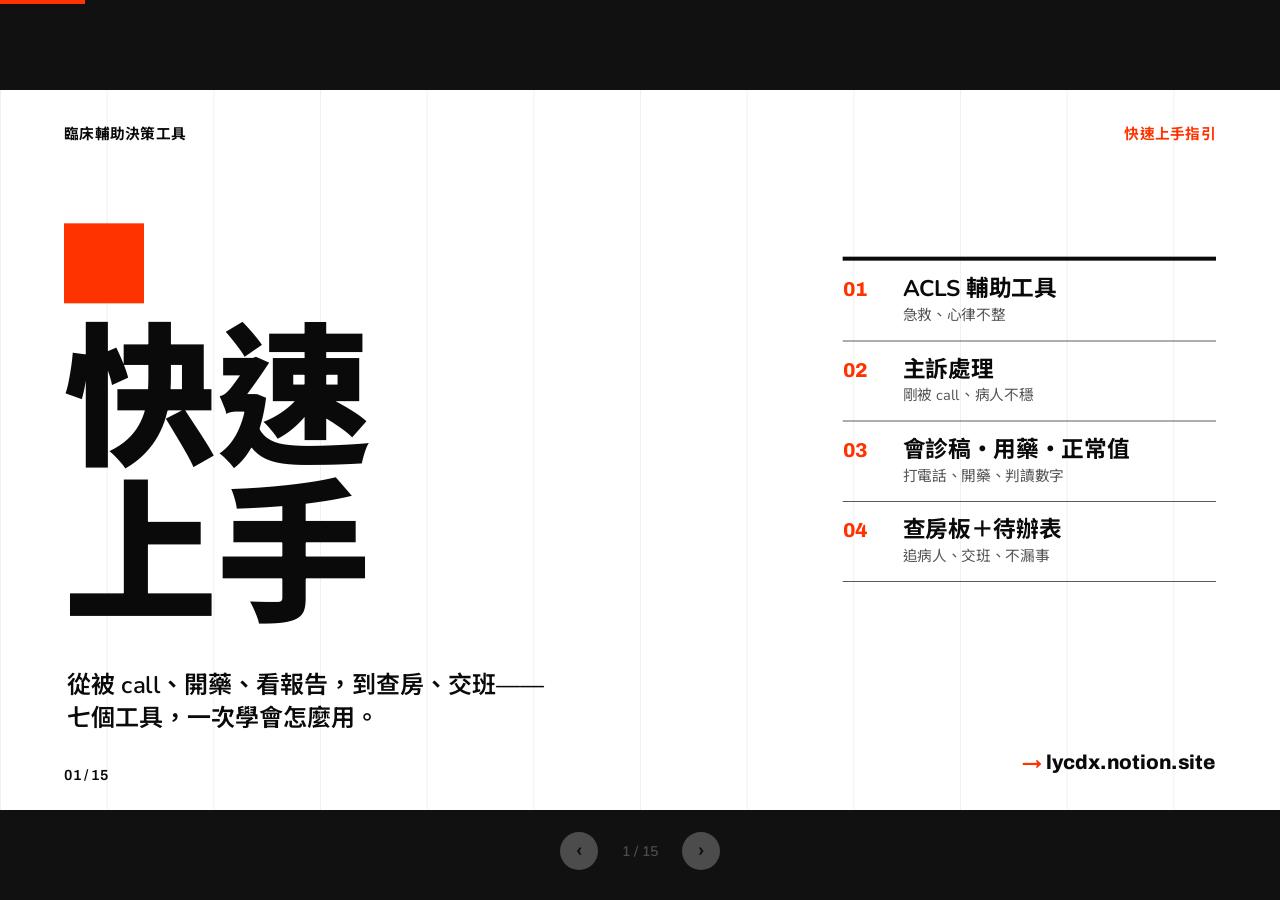
==== commit 489dc3a1: "接新病人：欄位來源改成每個人可以自己設定；使用手冊新增接新病人一頁 Co-Authored-By: Claude Fable 5.2 <noreply@anthropic.com>" ====
--- a/docs/guide/index.html
+++ b/docs/guide/index.html
@@ -239,18 +239,18 @@
 .desk{left:96px;top:300px;width:1020px;height:620px}
 .desk .cards6{position:absolute;left:24px;right:24px;top:56px;height:84px;display:grid;grid-template-columns:repeat(6,1fr);gap:10px}
 .desk .cards6 i{background:#fff;border-top:7px solid var(--c);border:1px solid #cfd6d9;border-top:7px solid var(--c)}
-.desk .tabs6{position:absolute;left:24px;right:24px;top:56px;height:40px;display:grid;grid-template-columns:repeat(6,1fr);gap:8px}
-.desk .tabs6 i{background:#fff;border:1px solid #cfd6d9}
-.desk .tabs6 i:last-child{background:var(--ink)}
-.desk .main{position:absolute;left:24px;top:112px;bottom:22px;width:600px;background:#fff;border:1px solid #cfd6d9}
+.desk .tabs6{position:absolute;left:0;top:30px;bottom:0;width:17%;padding:22px 12px;display:grid;grid-auto-rows:26px;gap:10px;align-content:start;background:#fff;border-right:1px solid #cfd6d9}
+.desk .tabs6 i{background:#e8ecf0;border:0!important}
+.desk .tabs6 i:nth-child(3){background:#1F4E79}
+.desk .main{position:absolute;left:198px;top:52px;bottom:22px;width:440px;background:#fff;border:1px solid #cfd6d9}
 .desk .main::before{content:"";position:absolute;left:24px;right:24px;top:24px;height:14px;background:repeating-linear-gradient(#e3e7e9 0 14px,transparent 14px 34px);bottom:24px}
-.desk .side{position:absolute;right:24px;top:112px;bottom:22px;width:330px;background:#fff;border:1px solid #cfd6d9}
+.desk .side{position:absolute;right:24px;top:52px;bottom:22px;width:330px;background:#fff;border:1px solid #cfd6d9}
 .desk .side::before{content:"";position:absolute;left:18px;right:18px;top:20px;bottom:20px;background:repeating-linear-gradient(#fff 0 8px,#f5e3da 8px 70px,#fff 70px 84px);border-left:6px solid var(--t-todo)}
 .phone{left:1280px;top:250px;width:330px;height:680px;border-radius:46px;border-width:10px;overflow:hidden;background:#fff}
-.phone .ptabs{position:absolute;left:0;right:0;top:44px;height:56px;display:grid;grid-template-columns:repeat(6,1fr);border-bottom:1px solid #cfd6d9}
-.phone .ptabs i{border-bottom:5px solid transparent}
-.phone .ptabs i:last-child{border-bottom-color:var(--t-rounds);background:#e3eedc}
-.phone .pbody{position:absolute;left:18px;right:18px;top:120px;bottom:20px;background:repeating-linear-gradient(#eef1f2 0 70px,#fff 70px 86px)}
+.phone .ptabs{position:absolute;left:0;right:0;bottom:0;height:60px;display:grid;grid-template-columns:repeat(6,1fr);border-top:1px solid #cfd6d9;background:#fff}
+.phone .ptabs i{border-top:5px solid transparent}
+.phone .ptabs i:nth-child(2){border-top-color:#1F4E79;background:#e1eaf3}
+.phone .pbody{position:absolute;left:18px;right:18px;top:60px;bottom:80px;background:repeating-linear-gradient(#eef1f2 0 70px,#fff 70px 86px)}
 .phone .fab{position:absolute;right:20px;bottom:24px;width:64px;height:64px;border-radius:50%;background:var(--t-todo);box-shadow:0 6px 16px rgba(0,0,0,.25)}
 .phone .fab::after{content:"3";position:absolute;right:-6px;top:-6px;width:28px;height:28px;border-radius:50%;background:var(--t-code);color:#fff;font:800 16px/28px var(--display);text-align:center;border:3px solid #fff}
 .callout{position:absolute;display:flex;align-items:center;gap:12px;font:700 23px/1.35 var(--body);z-index:3}
@@ -392,19 +392,19 @@
   <div class="top r"><span>臨床輔助決策工具</span><span class="sec">畫面導覽</span></div>
   <div style="position:absolute;left:96px;top:150px;z-index:2">
     <h2 class="r" style="font:900 72px/1.1 var(--display)">一個畫面，七個工具</h2>
-    <p class="r d1" style="font:600 28px/1.5 var(--body);color:var(--ink2);margin-top:12px">電腦：左邊放工具、右邊待辦表常駐。手機：上方分頁，左右滑切換。</p>
+    <p class="r d1" style="font:600 28px/1.5 var(--body);color:var(--ink2);margin-top:12px">電腦：左邊工具欄、中間工具、右邊待辦表常駐。手機：下方導覽，左右滑切換。</p>
   </div>
   <div class="mock desk r d2">
     <div class="bar"></div>
     <div class="tabs6"><i style="border-top:4px solid var(--t-code)"></i><i style="border-top:4px solid var(--t-pilot)"></i><i style="border-top:4px solid var(--t-consult)"></i><i style="border-top:4px solid var(--t-meds)"></i><i style="border-top:4px solid var(--t-labs)"></i><i style="border-top:4px solid var(--t-rounds)"></i></div>
     <div class="main"></div><div class="side"></div>
   </div>
-  <div class="callout r d3" style="left:150px;top:312px"><b>1</b><span>上方分頁：工具名＋什麼狀況用，由左到右越不急</span></div>
-  <div class="callout r d3" style="left:150px;top:610px"><b>2</b><span>工作區：目前打開的工具</span></div>
-  <div class="callout r d3" style="left:760px;top:940px"><b>3</b><span>待辦表：永遠在右邊，倒數到了會響</span></div>
-  <div class="mock phone r d4"><div class="ptabs"><i></i><i></i><i></i><i></i><i></i><i></i></div><div class="pbody"></div><div class="fab"></div></div>
-  <div class="callout r d5" style="left:1250px;top:196px"><b>4</b><span>上方分頁，左右滑切換</span></div>
-  <div class="callout r d5" style="left:1360px;top:928px"><b>5</b><span>右下圓鈕＝待辦<br>紅色數字＝已到時</span></div>
+  <div class="callout r d3" style="left:120px;top:560px"><b>1</b><span>左側工具欄：依情境分組，寫著什麼狀況用；可收成圖示</span></div>
+  <div class="callout r d3" style="left:330px;top:440px"><b>2</b><span>工作區：目前打開的工具</span></div>
+  <div class="callout r d3" style="left:760px;top:940px"><b>3</b><span>待辦表：常駐在右邊（可收起），倒數到了會響</span></div>
+  <div class="mock phone r d4"><div class="ptabs"><i></i><i></i><i></i><i></i><i></i><i></i></div><div class="pbody"></div></div>
+  <div class="callout r d5" style="left:1250px;top:196px"><b>4</b><span>工具佔滿畫面，左右滑切換</span></div>
+  <div class="callout r d5" style="left:1150px;top:945px"><b>5</b><span>下方導覽：ACLS、釘選 3 個、待辦、全部工具<br>待辦的紅色數字＝已到時</span></div>
   <div class="pn r"></div><div class="foot-url r"><i>→</i> lycdx.notion.site</div>
 </section>
 
@@ -425,6 +425,7 @@
       <tr><td><span class="tag" style="--c:var(--t-consult)">P2</span></td><td>要打電話找人會診</td><td>會診電話稿</td><td>ISBAR 填空，照稿唸</td></tr>
       <tr><td><span class="tag" style="--c:var(--t-meds)">P3</span></td><td>病人穩定、要開藥</td><td>值班用藥速查</td><td>依病人狀態標首選／慎用／禁用</td></tr>
       <tr><td><span class="tag" style="--c:var(--t-labs)">P3</span></td><td>報告回來、要判讀</td><td>檢驗正常值</td><td>正常值、警覺值、腎功能計算</td></tr>
+      <tr><td><span class="tag" style="--c:var(--t-rounds)">日常</span></td><td>接新住院病人</td><td>接新病人</td><td>先查病歷、床邊檢核、PI、admission note</td></tr>
       <tr><td><span class="tag" style="--c:var(--t-rounds)">日常</span></td><td>查房、追病人、交班</td><td>查房板</td><td>每床 problem、清單、交班</td></tr>
       <tr><td><span class="tag" style="--c:var(--t-todo)">常駐</span></td><td>每一件要做的事</td><td>待辦表</td><td>倒數提醒，不漏事</td></tr>
     </table>
@@ -473,7 +474,31 @@
       <div><b>5</b><strong>Note</strong><p>寫 Assessment 第一行，複製 note 貼回 EMR</p></div>
     </div>
     <div class="tip r d3" style="margin-top:22px">收尾：沒做完的醫囑<b>送到待辦表</b>，再按「結束這個 call」。同時好幾個 call，就回首頁開新的。</div>
-    <p class="note r d4" style="margin-top:14px"><b style="color:var(--ink)">接新病人</b>：手機問診寫的 admission note 會<b style="color:var(--ink)">同步到電腦</b>（右上角「已同步」時）。電腦打開主訴處理 →「撰寫中」按繼續 → 複製貼回 EMR。</p>
+    <p class="note r d4" style="margin-top:14px">接新住院病人不是從這裡開始：導覽有自己的入口「接新病人」，下一頁。</p>
+  </div>
+  <div class="pn r"></div><div class="foot-url r"><i>→</i> lycdx.notion.site</div>
+</section>
+
+<!-- ============ 07 接新病人 ============ -->
+<section class="slide s">
+  <div class="top r"><span>臨床輔助決策工具</span><span class="sec">日常・接新病人</span></div>
+  <div class="hd" style="width:560px">
+    <span class="no r" style="background:var(--t-rounds)">新</span>
+    <h2 class="r d1">接新病人</h2>
+    <p class="lead r d2">電腦先查、手機床邊問，兩邊自動同步。走到床邊前<b>腦袋不會一片空白</b>，離開前<b>不會漏問</b>。</p>
+    <div class="rule r d3"></div>
+    <p class="note r d3" style="margin-top:26px">每個欄位旁有來源標籤：病歷、護理紀錄、床邊、回來寫。<br><b style="color:var(--ink)">每家醫院不一樣</b>：點標籤就能改成你的醫院的情況，設定一次，之後每個病人都照你的。</p>
+  </div>
+  <div class="bd" style="left:740px">
+    <div class="six r d1">
+      <div><b>1</b><strong>先查病歷</strong><p>電腦上把護理紀錄、病歷查得到的欄位先填好；可以只看還沒填的</p></div>
+      <div><b>2</b><strong>整理思緒</strong><p>選主訴 → 這次不能漏的鑑別；寫下假設，加「我一定要問到的事」</p></div>
+      <div><b>3</b><strong>床邊問診</strong><p>LQQOPERA、時間軸、相關症狀（紅字「必問」）、關鍵資訊 12 項，邊問邊點</p></div>
+      <div><b>4</b><strong>整理 PI</strong><p>先列出還沒問到的；PI 草稿自動成稿，可以「複製給 AI 修改」</p></div>
+      <div><b>5</b><strong>病歷欄位</strong><p>補完 ROS、PE、計畫；必填沒填會提醒，複製整份貼回 EMR</p></div>
+      <div><b>＊</b><strong>我的醫院</strong><p>「設定我的醫院查得到的欄位」：標成查得到的，下次就列在第 1 步</p></div>
+    </div>
+    <div class="tip r d3" style="margin-top:22px">不要輸入姓名、病歷號、身分證字號：內容會同步到你自己的雲端空間。清單沒有的主訴選「其他」，檢核表照樣能用。</div>
   </div>
   <div class="pn r"></div><div class="foot-url r"><i>→</i> lycdx.notion.site</div>
 </section>
@@ -677,7 +702,7 @@
 </main>
 </div>
 
-<nav class="deck-controls" aria-label="簡報控制"><button id="prevBtn" aria-label="上一頁">‹</button><span id="counter">1 / 14</span><button id="nextBtn" aria-label="下一頁">›</button></nav>
+<nav class="deck-controls" aria-label="簡報控制"><button id="prevBtn" aria-label="上一頁">‹</button><span id="counter">1 / 15</span><button id="nextBtn" aria-label="下一頁">›</button></nav>
 
 <script>
 /* ===========================================
